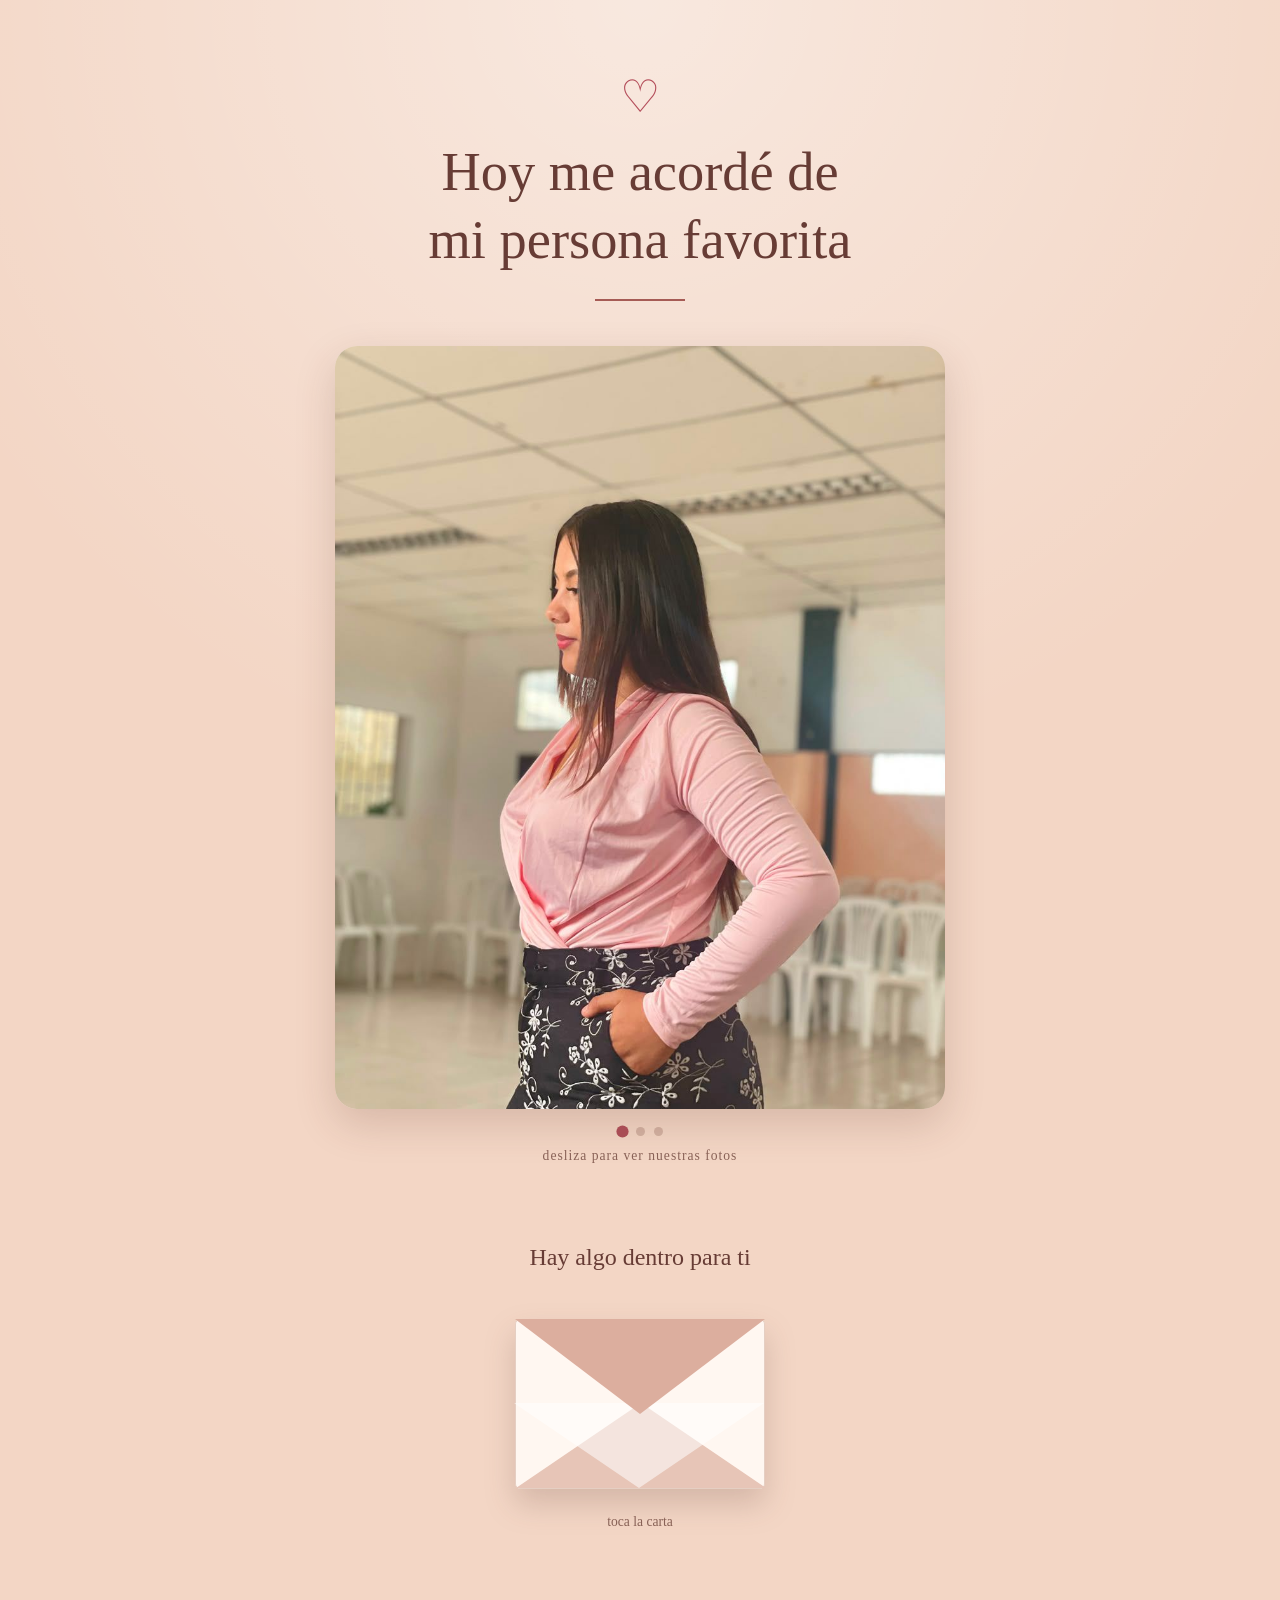
==== carta.html @ 8d3d75d7 "Add files via upload" ====
<!DOCTYPE html>
<html lang="es">
<head>
    <meta charset="UTF-8">
    <meta name="viewport" content="width=device-width, initial-scale=1.0">

    <title>Para ti, Carol ❤️</title>

    <link rel="stylesheet" href="css/estilo.css">
</head>

<body class="pagina-carta">

    <!-- CONTENEDOR DE CORAZONES -->
    <div id="corazonesContainer"></div>


    <main class="carta-container">

        <!-- ENCABEZADO -->
        <section class="mensaje-inicial">

            <div class="pequeno-corazon">♡</div>

            <h1>
                Hoy me acordé de
                <br>
                mi persona favorita
            </h1>

            <div class="linea-decorativa"></div>

        </section>


        <!-- CARRUSEL -->
        <section class="galeria-section">

            <div class="galeria">

                <div class="galeria-track" id="galeriaTrack">

                    <div class="foto-slide">
                        <img src="img/foto1.jpg" alt="Foto 1">
                    </div>

                    <div class="foto-slide">
                        <img src="img/foto2.jpg" alt="Foto 2">
                    </div>

                    <div class="foto-slide">
                        <img src="img/foto3.jpg" alt="Foto 3">
                    </div>

                </div>

            </div>


            <div class="indicadores">

                <span class="indicador activo"></span>
                <span class="indicador"></span>
                <span class="indicador"></span>

            </div>

            <p class="desliza">
                desliza para ver nuestras fotos
            </p>

        </section>


        <!-- CARTA CERRADA -->
        <section class="carta-section" id="cartaSection">

            <p class="texto-carta-invitacion">
                Hay algo dentro para ti
            </p>

            <button id="abrirCarta" class="sobre-btn">

                <div class="sobre">

                    <div class="sobre-base"></div>

                    <div class="sobre-tapa"></div>

                    <div class="carta-dentro">
                        <span>❤️</span>
                    </div>

                </div>

            </button>

            <p class="toca-carta">
                toca la carta
            </p>

        </section>


        <!-- CARTA ABIERTA -->
        <section id="cartaAbierta" class="carta-abierta-section">

            <div class="papel-carta">

                <div class="corazon-papel">
                    ♥
                </div>

                <h2>Para Carol</h2>

                <div class="texto-carta">

                    <p>Carol,</p>

                    <p>
                        Si algo me ha quedado claro después de todo este tiempo,
                        es lo mucho que te quiero y lo profundamente importante
                        que te has vuelto para mí. A pesar de la distancia que
                        algún día intentamos tomar, mi corazón siempre termina
                        buscándote de nuevo.
                    </p>

                    <p>
                        Me encanta volver a descubrirte, escucharte y compartir
                        momentos a tu lado. Me das una paz increíble y me haces
                        sentir que puedo ser yo mismo. No quiero apresurar nada,
                        solo quiero seguir construyendo esto bonito paso a paso,
                        con sinceridad y cariño.
                    </p>

                    <p>
                        Mi objetivo siempre ha sido y será hacerte sentir amada,
                        cuidada y valorada todos los días. Gracias por abrirte de
                        nuevo conmigo y por darme la oportunidad de estar cerca
                        de ti.
                    </p>

                    <p>
                        Te quiero muchísimo, Carol. Me alegra enormemente que
                        nos estemos encontrando otra vez. ❤️
                    </p>

                </div>

            </div>

        </section>


        <!-- FOTO FINAL -->
        <section id="finalSection" class="final-section">

            <div class="final-titulo">
                <p>Y si algo quiero...</p>
                <h2>es seguir encontrándonos ❤️</h2>
            </div>


            <div class="foto-final-container">

                <div class="brillo-final"></div>

                <img
                    src="img/foto4.jpg"
                    alt="Nuestra foto"
                    class="foto-final"
                >

            </div>


            <!-- CORAZONES QUE SE UNEN -->
            <div class="corazones-unidos">

                <div class="corazon-final izquierdo">
                    ❤️
                </div>

                <div class="corazon-final derecho">
                    ❤️
                </div>

                <div class="corazon-centro">
                    ❤️
                </div>

            </div>


            <p class="final-texto">
                ❤️
            </p>

        </section>

    </main>


    <!-- AUDIO -->
    <audio id="musica" preload="auto">
        <source src="audio/cancion.mp3" type="audio/mpeg">
        Tu navegador no soporta audio.
    </audio>


    <script src="js/carta.js"></script>

</body>
</html>
---- css/estilo.css ----
/* =========================================
   CONFIGURACIÓN GENERAL
========================================= */

* {
    margin: 0;
    padding: 0;
    box-sizing: border-box;
}

html {
    scroll-behavior: smooth;
}

body {
    font-family: Georgia, "Times New Roman", serif;

    background:
        radial-gradient(
            circle at top,
            rgba(255, 255, 255, 0.45),
            transparent 45%
        ),
        #f3d6c5;

    color: #5c3930;

    min-height: 100vh;

    overflow-x: hidden;
}


/* =========================================
   PÁGINA 1
========================================= */

.pagina-inicio {
    min-height: 100vh;

    display: flex;
    justify-content: center;
    align-items: center;

    position: relative;

    overflow: hidden;
}


/* CONTENEDOR */

.inicio-container {
    width: 100%;
    min-height: 100vh;

    display: flex;
    align-items: center;
    justify-content: center;

    position: relative;

    padding: 30px;
}


/* CONTENIDO */

.inicio-contenido {
    text-align: center;

    position: relative;
    z-index: 5;

    animation: aparecer 1.5s ease;
}


/* NOMBRE */

.inicio-contenido h1 {
    font-size: clamp(3rem, 12vw, 5.5rem);

    font-weight: normal;

    color: #693c35;

    margin-bottom: 5px;

    text-shadow:
        0 3px 10px rgba(91, 45, 36, 0.15);
}


/* SUBTÍTULO */

.subtitulo {
    font-size: 1.2rem;

    text-transform: lowercase;

    letter-spacing: 2px;

    margin-bottom: 35px;

    color: #80574b;
}


/* CORAZÓN */

.corazon-btn {
    width: 170px;
    height: 170px;

    border: none;

    background: transparent;

    cursor: pointer;

    display: flex;

    align-items: center;
    justify-content: center;

    margin: auto;

    -webkit-tap-highlight-color: transparent;
}


.corazon-btn span {
    display: block;

    font-size: 95px;

    filter:
        drop-shadow(
            0 12px 12px
            rgba(105, 52, 52, 0.2)
        );

    transition: transform 0.2s ease;
}


.corazon-btn:hover span {
    transform: scale(1.12);
}


.corazon-btn:active span {
    transform: scale(0.85);
}


/* ANIMACIÓN DEL CORAZÓN */

.corazon-pulso {
    animation: pulsoCorazon 0.55s ease;
}


@keyframes pulsoCorazon {

    0% {
        transform: scale(1);
    }

    35% {
        transform: scale(1.4);
    }

    60% {
        transform: scale(0.9);
    }

    100% {
        transform: scale(1);
    }

}


/* =========================================
   PORCENTAJE
========================================= */

.porcentaje-container {
    width: min(350px, 80vw);

    margin: 30px auto 0;
}


.porcentaje-texto {
    font-family: Arial, sans-serif;

    font-size: 2rem;

    font-weight: bold;

    color: #713f38;

    margin-bottom: 12px;
}


.barra {
    width: 100%;
    height: 16px;

    background: rgba(255, 255, 255, 0.6);

    border-radius: 50px;

    overflow: hidden;

    box-shadow:
        inset 0 2px 5px rgba(90, 45, 35, 0.12);
}


.barra-progreso {
    height: 100%;

    width: 0%;

    background: linear-gradient(
        90deg,
        #d97b78,
        #c94d58
    );

    border-radius: 50px;

    transition:
        width 0.6s cubic-bezier(.4, 0, .2, 1);

    position: relative;
}


.barra-progreso::after {
    content: "";

    position: absolute;

    top: 0;
    right: 0;

    width: 50px;
    height: 100%;

    background: rgba(255,255,255,0.35);

    filter: blur(5px);
}


/* MENSAJE */

.mensaje-progreso {
    margin-top: 18px;

    min-height: 24px;

    font-size: 0.95rem;

    color: #80574b;

    transition: opacity 0.3s ease;
}


/* =========================================
   DECORACIONES PÁGINA 1
========================================= */

.decoracion {
    position: absolute;

    color: rgba(160, 73, 76, 0.18);

    font-size: 80px;

    animation: flotar 5s ease-in-out infinite;
}


.decoracion-1 {
    top: 10%;
    left: 10%;
}


.decoracion-2 {
    bottom: 12%;
    right: 10%;

    animation-delay: 1s;
}


.decoracion-3 {
    top: 25%;
    right: 15%;

    font-size: 45px;

    animation-delay: 2s;
}


@keyframes flotar {

    0%, 100% {
        transform: translateY(0) rotate(0deg);
    }

    50% {
        transform: translateY(-20px) rotate(10deg);
    }

}


/* =========================================
   TRANSICIÓN
========================================= */

.salir-pagina {
    animation: desaparecerPagina 1s ease forwards;
}


@keyframes desaparecerPagina {

    to {
        opacity: 0;
        transform: scale(1.08);
    }

}


/* =========================================
   PÁGINA 2
========================================= */

.pagina-carta {
    min-height: 100vh;

    position: relative;
}


.carta-container {
    width: 100%;
    max-width: 650px;

    margin: auto;

    padding:
        70px 20px
        120px;

    position: relative;

    z-index: 5;
}


/* =========================================
   MENSAJE INICIAL
========================================= */

.mensaje-inicial {
    text-align: center;

    animation: aparecer 1.5s ease;
}


.pequeno-corazon {
    font-size: 45px;

    color: #b34c59;

    margin-bottom: 15px;

    animation: latido 2s infinite;
}


.mensaje-inicial h1 {
    font-size: clamp(
        2rem,
        7vw,
        3.4rem
    );

    line-height: 1.25;

    font-weight: normal;

    color: #673c35;
}


.linea-decorativa {
    width: 90px;
    height: 2px;

    background: #a65b55;

    margin: 25px auto;
}


/* =========================================
   GALERÍA
========================================= */

.galeria-section {
    margin-top: 45px;

    text-align: center;
}


.galeria {
    width: 100%;

    overflow: hidden;

    border-radius: 22px;

    box-shadow:
        0 15px 40px
        rgba(87, 44, 36, 0.18);

    background: rgba(255,255,255,0.3);

    touch-action: pan-y;
}


.galeria-track {
    display: flex;

    width: 100%;

    transition:
        transform 0.5s
        cubic-bezier(.4,0,.2,1);
}


.foto-slide {
    min-width: 100%;

    aspect-ratio: 4 / 5;

    overflow: hidden;

    background: #ead0c0;
}


.foto-slide img {
    width: 100%;
    height: 100%;

    display: block;

    object-fit: cover;
}


/* =========================================
   INDICADORES
========================================= */

.indicadores {
    display: flex;

    justify-content: center;

    gap: 9px;

    margin-top: 18px;
}


.indicador {
    width: 9px;
    height: 9px;

    border-radius: 50%;

    background: rgba(117, 66, 57, 0.25);

    transition:
        transform 0.3s ease,
        background 0.3s ease;
}


.indicador.activo {
    transform: scale(1.35);

    background: #a94d55;
}


.desliza {
    margin-top: 12px;

    font-size: 0.85rem;

    color: #896257;

    letter-spacing: 1px;
}


/* =========================================
   CARTA CERRADA
========================================= */

.carta-section {
    margin-top: 80px;

    text-align: center;

    transition:
        opacity 0.7s ease,
        transform 0.7s ease;
}


.texto-carta-invitacion {
    font-size: 1.5rem;

    margin-bottom: 28px;

    color: #673c35;
}


.sobre-btn {
    border: none;

    background: transparent;

    cursor: pointer;

    padding: 20px;

    -webkit-tap-highlight-color: transparent;
}


.sobre {
    width: 250px;
    height: 170px;

    position: relative;

    margin: auto;

    filter:
        drop-shadow(
            0 15px 15px
            rgba(80, 40, 35, 0.18)
        );

    transition: transform 0.3s ease;
}


.sobre-btn:hover .sobre {
    transform: translateY(-8px);
}


.sobre-base {
    position: absolute;

    inset: 0;

    background: #fff7f1;

    border-radius: 5px;

    border: 1px solid #e5cfc3;

    z-index: 2;
}


.sobre-base::before {
    content: "";

    position: absolute;

    left: 0;
    bottom: 0;

    width: 0;
    height: 0;

    border-left:
        125px solid transparent;

    border-right:
        125px solid transparent;

    border-bottom:
        85px solid #e7c5b7;
}


.sobre-base::after {
    content: "";

    position: absolute;

    right: 0;
    bottom: 0;

    width: 0;
    height: 0;

    border-left:
        125px solid transparent;

    border-right:
        125px solid transparent;

    border-top:
        85px solid rgba(255,255,255,0.55);
}


/* CARTA DENTRO */

.carta-dentro {
    position: absolute;

    width: 210px;
    height: 130px;

    left: 20px;
    top: 25px;

    background: #fffdf9;

    z-index: 1;

    display: flex;

    justify-content: center;
    align-items: center;

    box-shadow:
        0 2px 10px
        rgba(80, 40, 35, 0.12);

    transition:
        transform 0.8s ease;
}


.carta-dentro span {
    font-size: 35px;
}


/* TAPA */

.sobre-tapa {
    position: absolute;

    left: 0;
    top: 0;

    width: 0;
    height: 0;

    border-left:
        125px solid transparent;

    border-right:
        125px solid transparent;

    border-top:
        95px solid #dcae9e;

    z-index: 4;

    transform-origin: top center;

    transition:
        transform 0.9s ease;
}


.toca-carta {
    margin-top: 5px;

    color: #896257;

    font-size: 0.85rem;
}


/* =========================================
   CARTA ABIERTA
========================================= */

.carta-abierta-section {
    display: none;

    opacity: 0;

    transform: translateY(40px) scale(0.95);
}


.carta-abierta-section.mostrar {
    display: block;

    animation:
        mostrarCarta
        1.2s ease forwards;
}


@keyframes mostrarCarta {

    to {
        opacity: 1;

        transform:
            translateY(0)
            scale(1);
    }

}


.papel-carta {
    margin-top: 60px;

    padding:
        45px 30px;

    background:
        linear-gradient(
            135deg,
            #fffdf9,
            #fff8f1
        );

    border-radius: 5px;

    box-shadow:
        0 15px 50px
        rgba(77, 40, 33, 0.2);

    position: relative;

    overflow: hidden;
}


.papel-carta::before {
    content: "";

    position: absolute;

    inset: 12px;

    border:
        1px solid
        rgba(174, 107, 91, 0.25);

    pointer-events: none;
}


.corazon-papel {
    text-align: center;

    font-size: 35px;

    color: #b44e58;

    margin-bottom: 10px;

    animation: latido 2s infinite;
}


.papel-carta h2 {
    text-align: center;

    font-weight: normal;

    font-size: 2rem;

    margin-bottom: 30px;

    color: #683d35;
}


.texto-carta {
    position: relative;
    z-index: 2;

    font-family:
        Georgia,
        "Times New Roman",
        serif;

    font-size: 1.05rem;

    line-height: 1.85;

    color: #593b35;
}


.texto-carta p {
    margin-bottom: 22px;
}


/* =========================================
   CORAZONES CAYENDO
========================================= */

#corazonesContainer {
    position: fixed;

    inset: 0;

    pointer-events: none;

    overflow: hidden;

    z-index: 100;
}


.corazon-cayendo {
    position: absolute;

    top: -50px;

    color: #c95562;

    font-size: 20px;

    animation:
        caerCorazon
        linear forwards;

    opacity: 0.8;
}


@keyframes caerCorazon {

    0% {
        transform:
            translateY(-50px)
            rotate(0deg);

        opacity: 0;
    }

    10% {
        opacity: 0.9;
    }

    90% {
        opacity: 0.8;
    }

    100% {
        transform:
            translateY(110vh)
            rotate(360deg);

        opacity: 0;
    }

}


/* =========================================
   SECCIÓN FINAL
========================================= */

.final-section {
    display: none;

    text-align: center;

    margin-top: 100px;

    padding-bottom: 100px;
}


.final-section.mostrar-final {
    display: block;

    animation:
        aparecerFinal
        2s ease forwards;
}


@keyframes aparecerFinal {

    from {
        opacity: 0;
        transform: translateY(80px);
    }

    to {
        opacity: 1;
        transform: translateY(0);
    }

}


.final-titulo p {
    font-size: 1.2rem;

    margin-bottom: 10px;

    color: #80574b;
}


.final-titulo h2 {
    font-size:
        clamp(1.7rem, 7vw, 2.8rem);

    font-weight: normal;

    color: #673c35;

    margin-bottom: 35px;
}


/* FOTO */

.foto-final-container {
    width: min(90vw, 500px);

    margin: auto;

    position: relative;

    border-radius: 20px;

    overflow: hidden;

    box-shadow:
        0 20px 60px
        rgba(74, 38, 31, 0.25);
}


.foto-final {
    display: block;

    width: 100%;

    height: auto;

    max-height: 650px;

    object-fit: cover;
}


/* BRILLO */

.brillo-final {
    position: absolute;

    inset: 0;

    z-index: 3;

    pointer-events: none;

    background:
        linear-gradient(
            120deg,
            transparent 20%,
            rgba(255,255,255,0.5) 50%,
            transparent 80%
        );

    transform: translateX(-100%);

    animation:
        brillo
        3s ease-in-out
        1.5s infinite;
}


@keyframes brillo {

    0% {
        transform: translateX(-100%);
    }

    50%, 100% {
        transform: translateX(100%);
    }

}


/* =========================================
   CORAZONES QUE SE UNEN
========================================= */

.corazones-unidos {
    height: 150px;

    position: relative;

    display: flex;

    align-items: center;

    justify-content: center;

    margin-top: 30px;
}


.corazon-final {
    position: absolute;

    font-size: 45px;

    filter:
        drop-shadow(
            0 5px 5px
            rgba(100, 40, 40, 0.15)
        );
}


.corazon-final.izquierdo {
    transform: translateX(-70px);

    animation:
        unirIzquierda
        2s
        ease-in-out
        forwards;
}


.corazon-final.derecho {
    transform: translateX(70px);

    animation:
        unirDerecha
        2s
        ease-in-out
        forwards;
}


@keyframes unirIzquierda {

    0% {
        transform:
            translateX(-100px)
            scale(0.7);

        opacity: 0;
    }

    60% {
        transform:
            translateX(-25px)
            scale(1.1);
    }

    100% {
        transform:
            translateX(-10px)
            scale(1);
    }

}


@keyframes unirDerecha {

    0% {
        transform:
            translateX(100px)
            scale(0.7);

        opacity: 0;
    }

    60% {
        transform:
            translateX(25px)
            scale(1.1);
    }

    100% {
        transform:
            translateX(10px)
            scale(1);
    }

}


.corazon-centro {
    position: absolute;

    font-size: 50px;

    opacity: 0;

    animation:
        aparecerCorazonCentro
        1s
        ease
        2s
        forwards,
        latido
        2s
        ease-in-out
        3s
        infinite;
}


@keyframes aparecerCorazonCentro {

    from {
        opacity: 0;

        transform: scale(0);
    }

    to {
        opacity: 1;

        transform: scale(1);
    }

}


/* =========================================
   ANIMACIONES GENERALES
========================================= */

@keyframes aparecer {

    from {
        opacity: 0;

        transform:
            translateY(25px);
    }

    to {
        opacity: 1;

        transform:
            translateY(0);
    }

}


@keyframes latido {

    0%, 100% {
        transform: scale(1);
    }

    50% {
        transform: scale(1.15);
    }

}


/* =========================================
   RESPONSIVE
========================================= */

@media (max-width: 500px) {

    .inicio-container {
        padding: 20px;
    }

    .corazon-btn {
        width: 145px;
        height: 145px;
    }

    .corazon-btn span {
        font-size: 80px;
    }

    .subtitulo {
        font-size: 1rem;
    }

    .carta-container {
        padding:
            50px 16px
            80px;
    }

    .papel-carta {
        padding:
            40px 22px;
    }

    .texto-carta {
        font-size: 0.98rem;

        line-height: 1.75;
    }

    .sobre {
        transform: scale(0.9);
    }

}
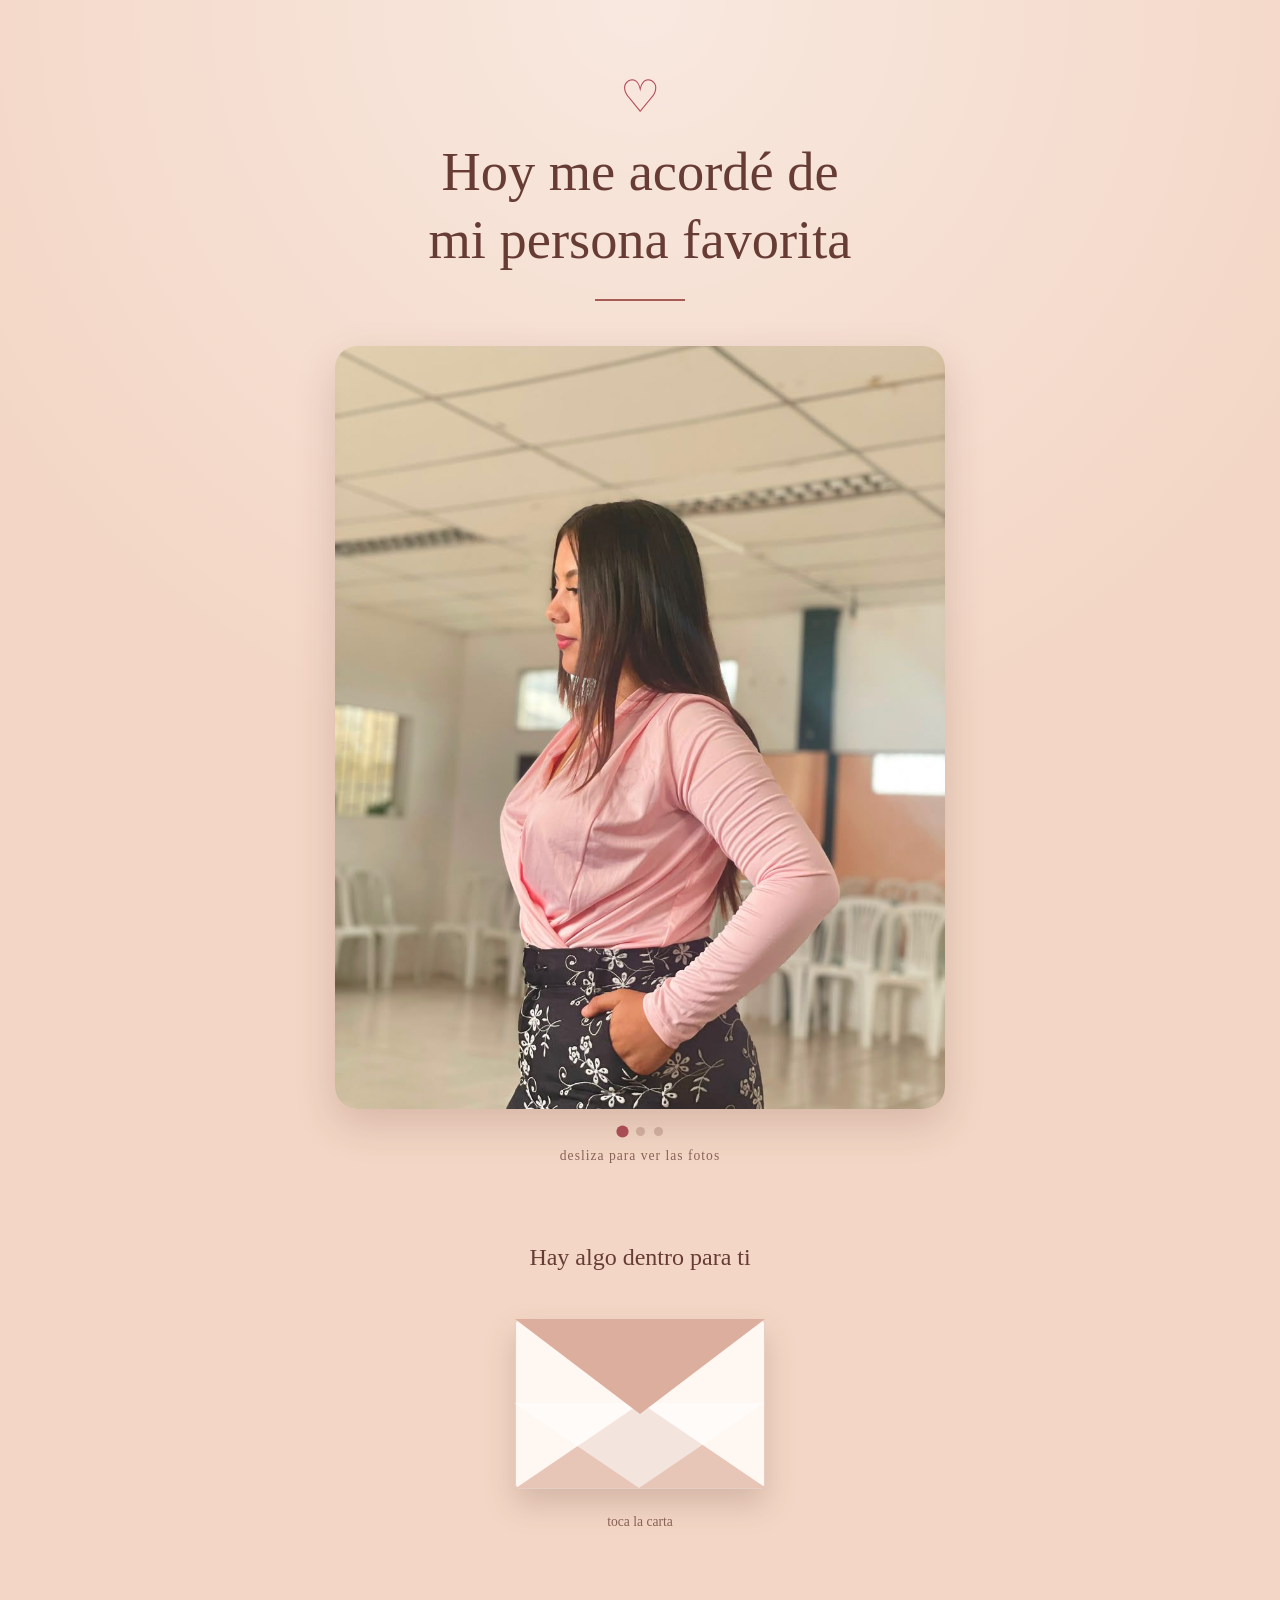
==== commit 1340a849: "Update carta.html" ====
--- a/carta.html
+++ b/carta.html
@@ -66,7 +66,7 @@
             </div>
 
             <p class="desliza">
-                desliza para ver nuestras fotos
+                desliza para ver las fotos
             </p>
 
         </section>
@@ -211,4 +211,4 @@
     <script src="js/carta.js"></script>
 
 </body>
-</html>+</html>
--- a/css/estilo.css
+++ b/css/estilo.css
@@ -422,7 +422,6 @@
 /* =========================================
    GALERÍA
 ========================================= */
-
 .galeria-section {
     margin-top: 45px;
 
@@ -1258,4 +1257,4 @@
         transform: scale(0.9);
     }
 
-}+}
